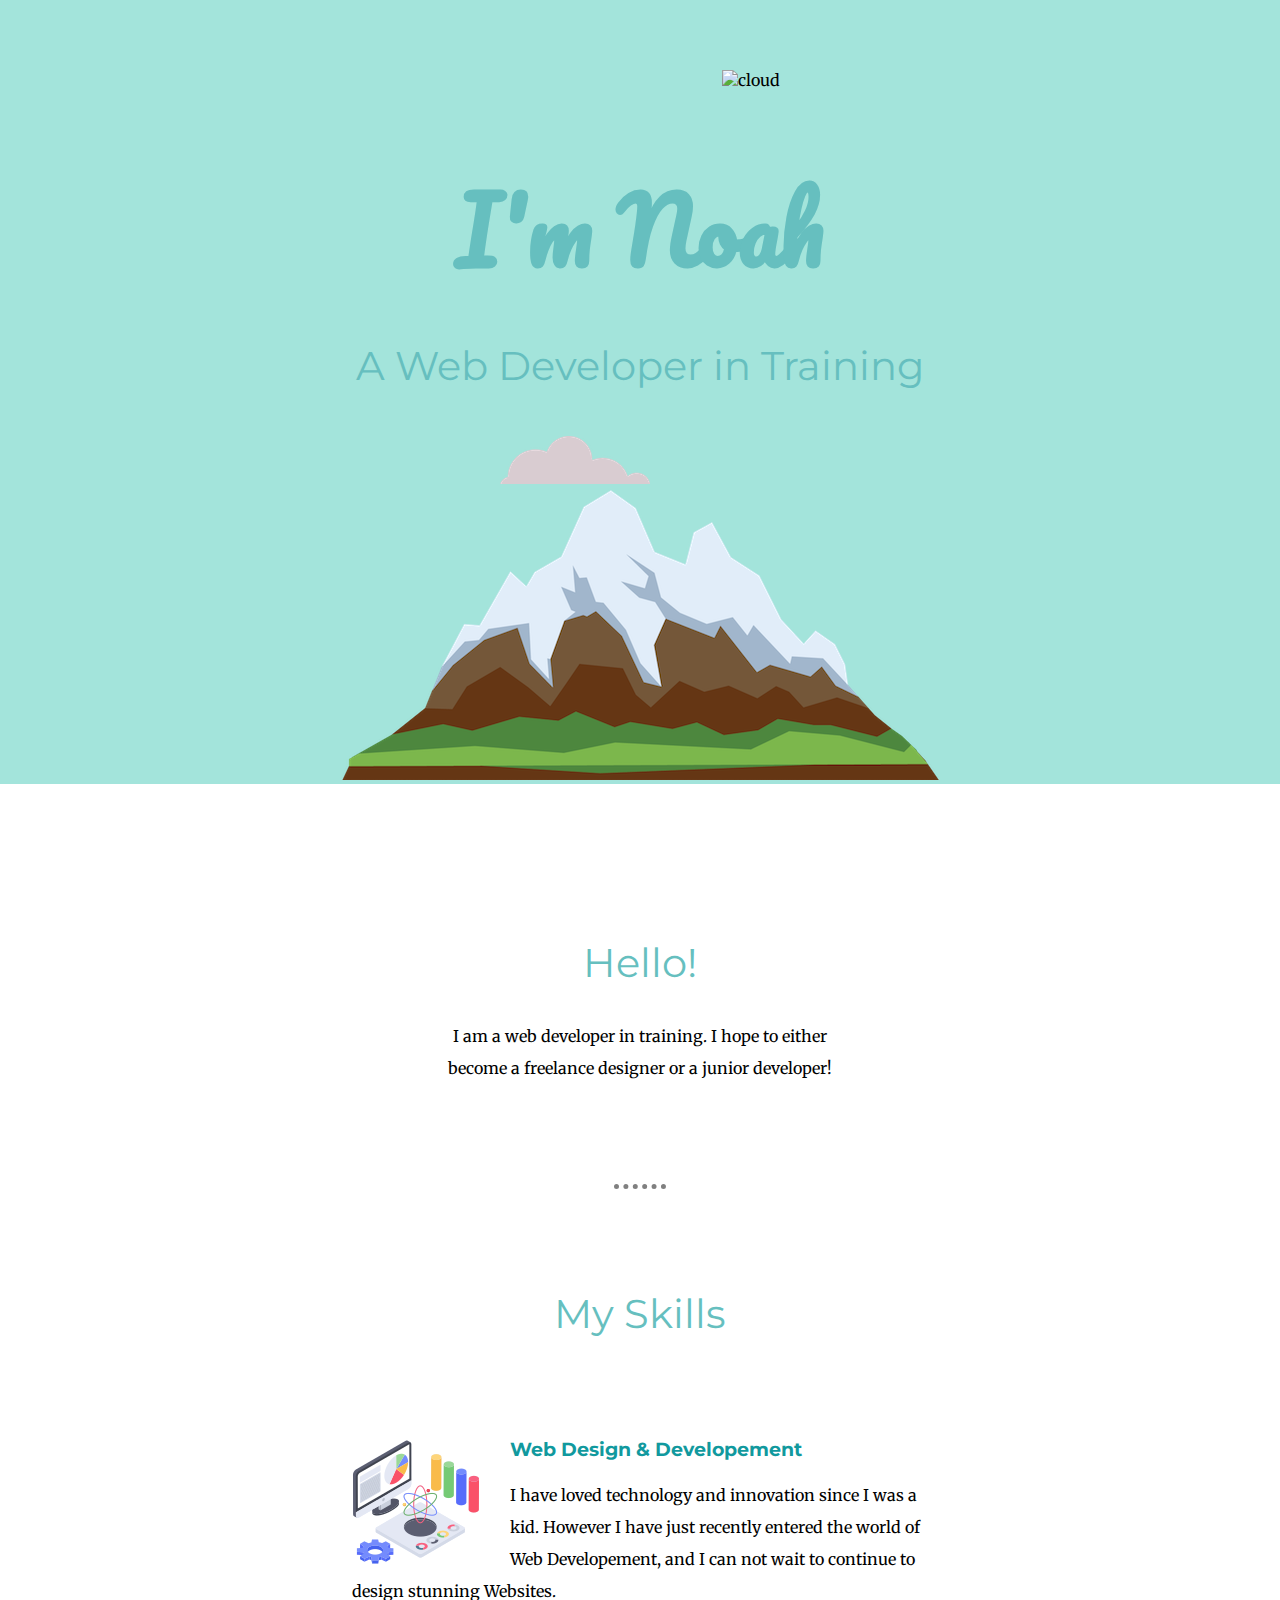
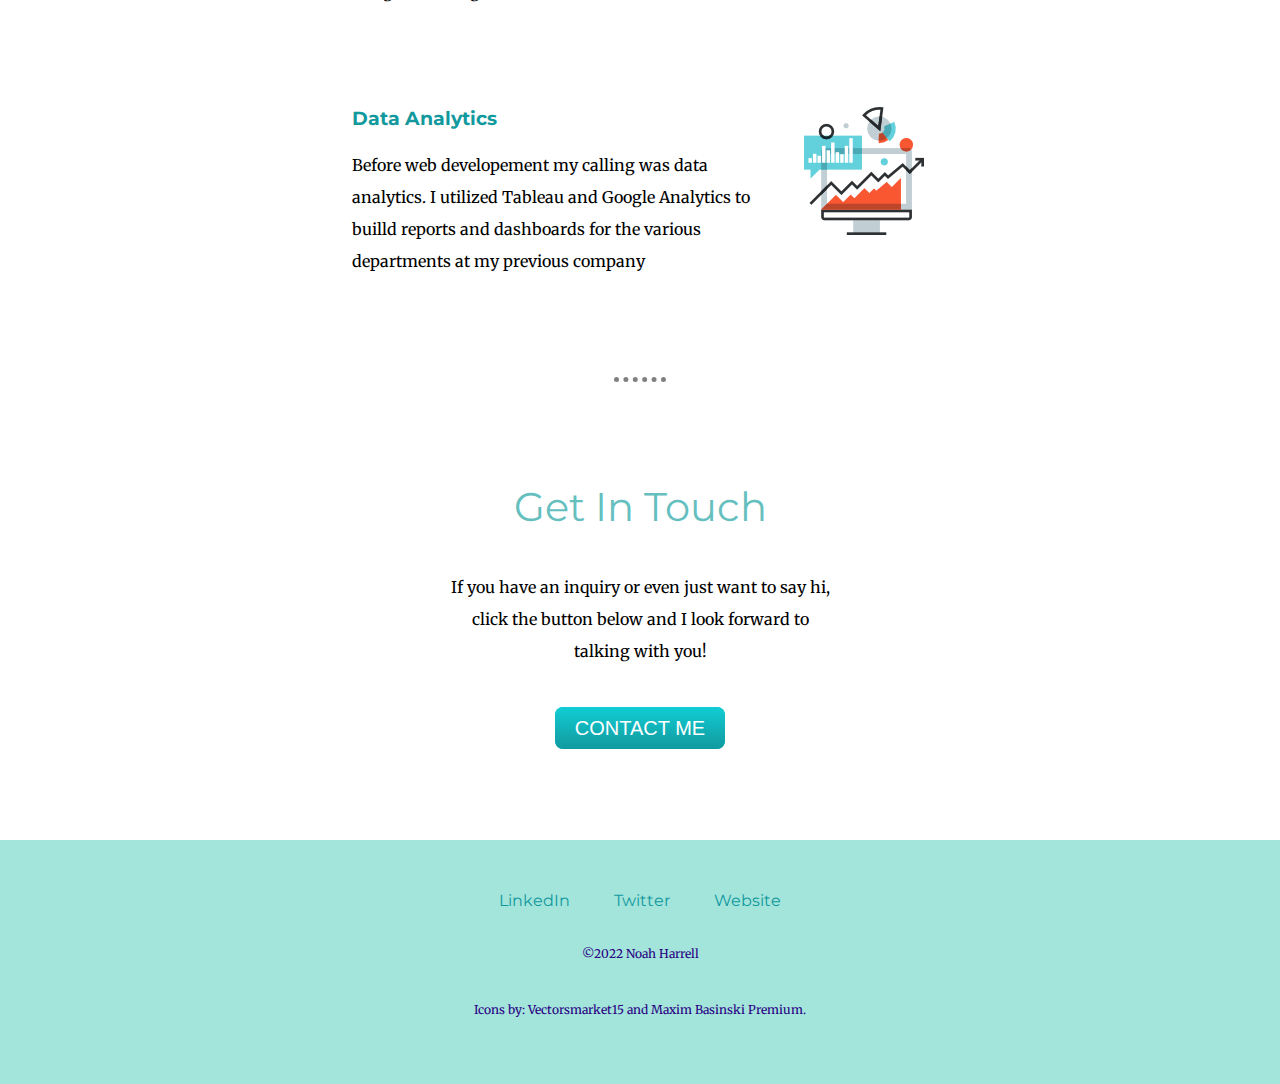
==== index.html @ fd2181ad "Added the correct web files" ====
<!DOCTYPE html>
<html lang="en" dir="ltr">

<head>
  <meta charset="utf-8">
  <title>Noah Harrell Web Developer in Training</title>
  <link rel="stylesheet" href="css/styles.css">
  <link rel="icon" href="favicon.ico">
  <link rel="preconnect" href="https://fonts.googleapis.com">
  <link rel="preconnect" href="https://fonts.gstatic.com" crossorigin>
  <link href="https://fonts.googleapis.com/css2?family=Pacifico&family=Merriweather&family=Montserrat&family=Sacramento&display=swap" rel="stylesheet">
</head>

<body>

  <div class="top-container">
    <img class="top-cloud" src="images/cloud.png" alt="cloud">
    <h1>I'm Noah</h1>
    <h2>A Web Developer in Training</h2>
    <img class="bottom-cloud" src="Images/cloud.png" alt="cloud">
    <img src="Images/mountain.png" alt="mountain">
  </div>

  <div class="middle-container">
    <div class="profile">
      <img src="" alt="">
      <h2>Hello!</h2>
      <p class="intro">I am a web developer in training. I hope to either become a freelance designer or a junior developer!</p>
    </div>
    <hr>
    <div class="skills">
      <h2>My Skills</h2>
      <div class="skill-row">
        <img class="data-science-img" src="Images/data-science.png" alt="computer">
        <h3>Web Design & Developement</h3>
        <p>I have loved technology and innovation since I was a kid. However I have just recently entered the world of Web Developement, and I can not wait to continue to design stunning Websites.</p>
      </div>
      <div class="skill-row">
        <img class="analytics-img" src="Images/analytics.png" alt="data-analytics">
        <h3>Data Analytics</h3>
        <p>Before web developement my calling was data analytics. I utilized Tableau and Google Analytics to builld reports and dashboards for the various departments at my previous company</p>
      </div>
    </div>
    <hr>
    <div class="contact-me">
      <h2>Get In Touch</h2>
      <p class="contact-text-below">If you have an inquiry or even just want to say hi, click the button below and I look forward to talking with you!</p>
      <a class="btn" href="mailto:nharrell586@gmail.com">CONTACT ME</a>
    </div>
  </div>


  <div class="bottom-container">
    <a class="footer-link" href="https://www.linkedin.com/">LinkedIn</a>
    <a class="footer-link" href="https://twitter.com/">Twitter</a>
    <a class="footer-link" href="https://www.appbrewery.co/">Website</a>
    <p class="copyright"> ©2022 Noah Harrell</p>
    <p class="copyright">Icons by: Vectorsmarket15 and Maxim Basinski Premium.</p>
  </div>


</body>

</html>
---- css/styles.css ----
body {
  margin: 0;
  text-align: center;
  font-family: 'Merriweather', serif;
}

h1 {
  margin: 50px auto 0 auto;
  font-family: 'Pacifico', serif;
  font-size: 5.625rem;
  color: #66BFBF;
}

h2 {
  font-family: 'Montserrat', sans-sans-serif;
  font-size: 2.5rem;
  font-weight: normal;
  color: #66BFBF;
}

h3 {
  font-family: 'Montserrat', sans-sans-serif;
  color: #11999E;
}

a {
  color: #11999E;
}

hr {
  border-color: grey;
  border-style: dotted none none;
  border-width: 5px;
  width: 4%;
  margin-top: 100px;
  margin-bottom: 100px;
}

p {
  line-height: 2;
}

.skill-row {
  width: 45%;
  margin: 100px auto 100px auto;
  text-align: left;
}

.top-container {
  background-color: #A3E4DB;
  position: relative;
  padding-top: 100px;
}

.middle-container {
  margin: 100px 0;
}

.bottom-container {
  background-color: #A3E4DB;
  position: relative;
  padding-top: 50px;
  padding-bottom: 50px;
}

.top-cloud {
  position: absolute;
  right: 500px;
  top: 70px;
}

.bottom-cloud {
  position: absolute;
  left: 500px;
  bottom: 300px;
}

.data-science-img {
  float: left;
  padding-right: 30px;
}

.analytics-img {
  float: right;
  padding-left: 30px;
}

.contact-me {
  margin-bottom: 100px;
}

.footer-link {
  padding-right: 20px;
  padding-left: 20px;
  margin-bottom: 20px;
  font-family: 'Montserrat', serif;
  text-decoration: none;
}

.footer-link:hover {
  color: white;
}

.copyright {
  color: #270082;
  font-size: 0.75rem;
  padding-top: 20px;
}

.contact-text-below {
  width: 30%;
  margin: 40px auto 50px;
}

.intro  {
  width: 30%;
  margin: auto;
}

.btn {
  background: #11cdd4;
  background-image: -webkit-linear-gradient(top, #11cdd4, #11999e);
  background-image: -moz-linear-gradient(top, #11cdd4, #11999e);
  background-image: -ms-linear-gradient(top, #11cdd4, #11999e);
  background-image: -o-linear-gradient(top, #11cdd4, #11999e);
  background-image: linear-gradient(to bottom, #11cdd4, #11999e);
  -webkit-border-radius: 8;
  -moz-border-radius: 8;
  border-radius: 8px;
  font-family: Arial;
  color: #ffffff;
  font-size: 20px;
  padding: 10px 20px 10px 20px;
  text-decoration: none;
}

.btn:hover {
  background: #303ecb;
  background-image: -webkit-linear-gradient(top, #303ecb, #2bc4ad);
  background-image: -moz-linear-gradient(top, #303ecb, #2bc4ad);
  background-image: -ms-linear-gradient(top, #303ecb, #2bc4ad);
  background-image: -o-linear-gradient(top, #303ecb, #2bc4ad);
  background-image: linear-gradient(to bottom, #303ecb, #2bc4ad);
  text-decoration: none;
}
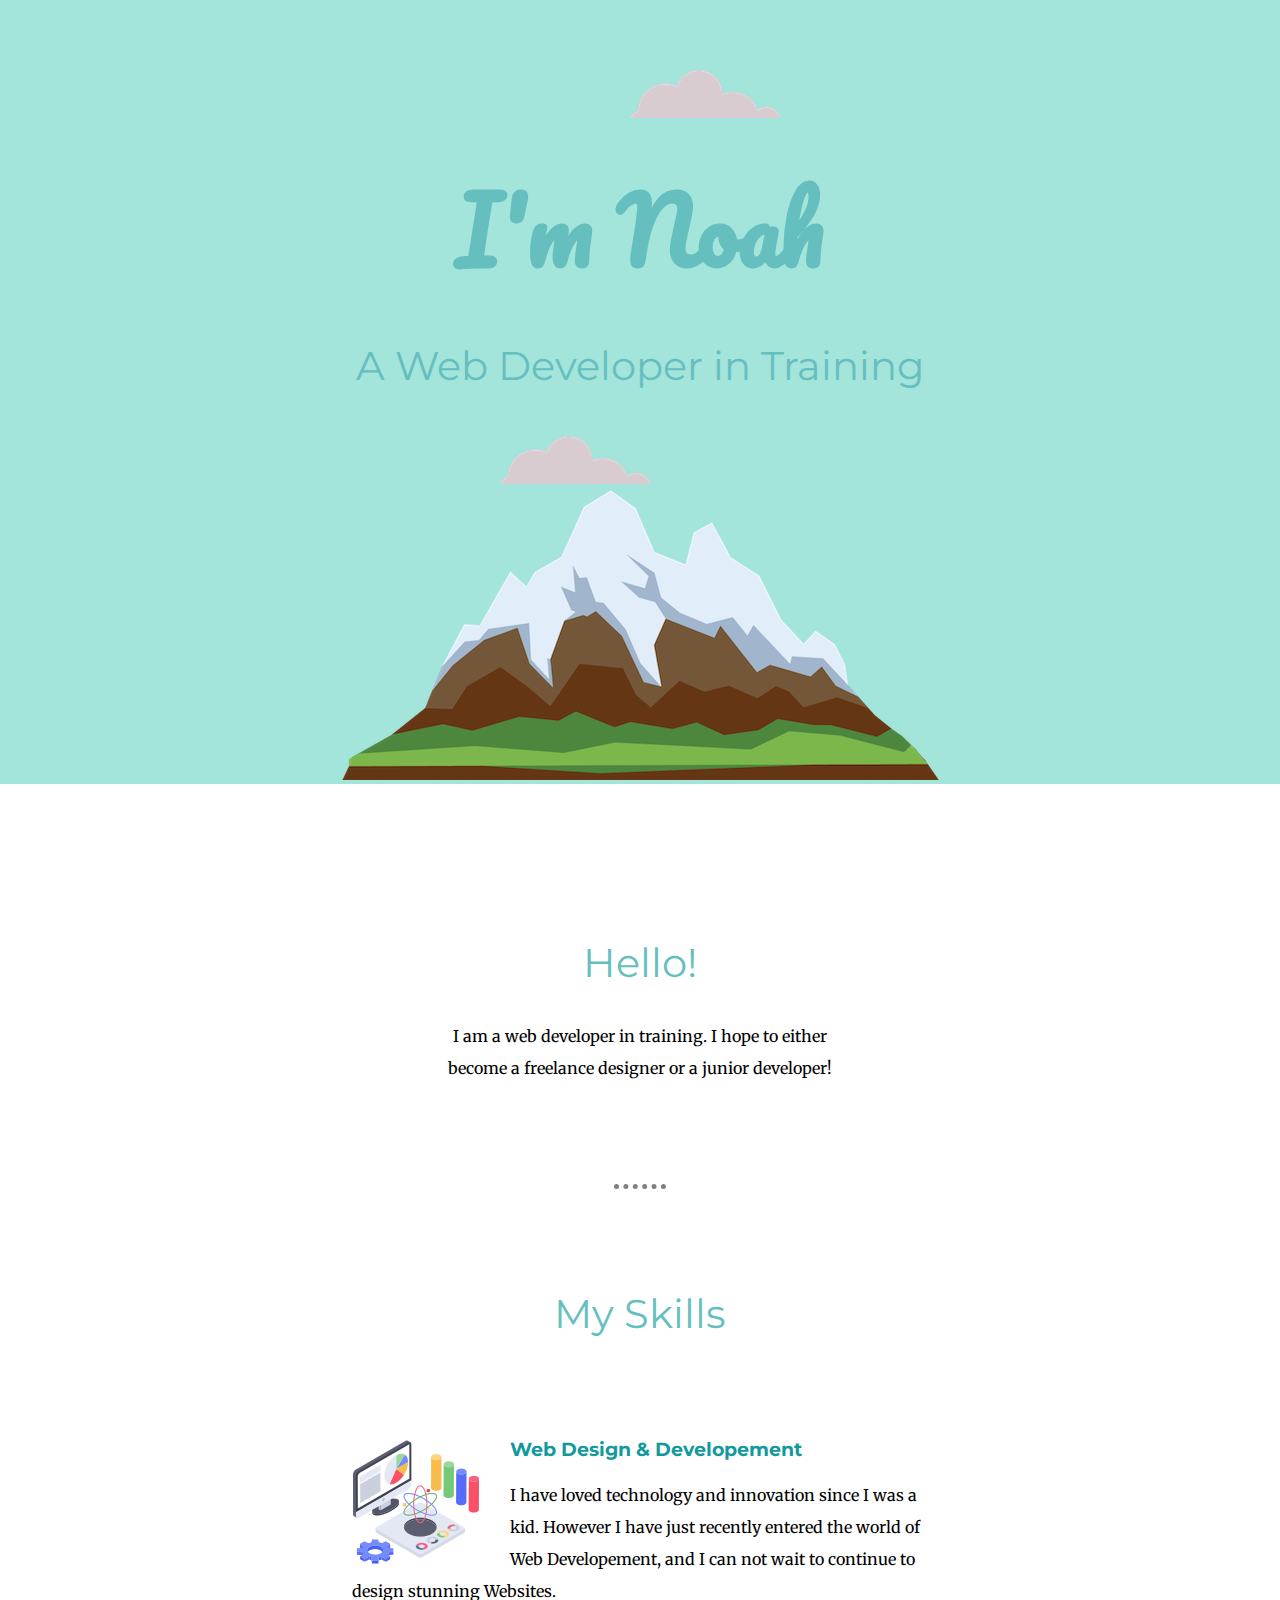
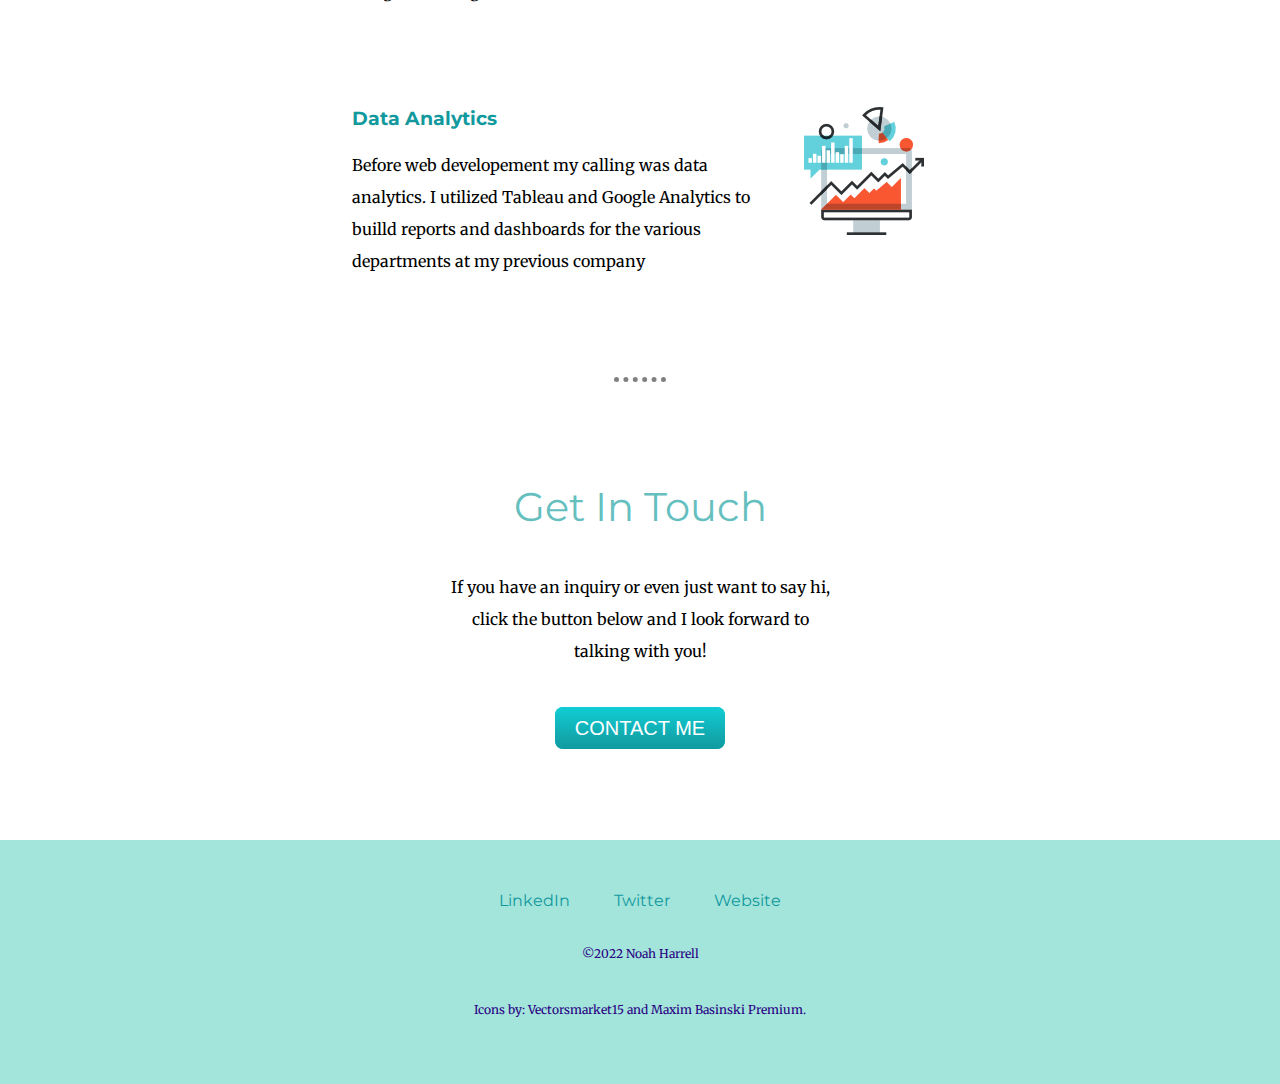
==== commit 46a6f462: "Capitalized the "i" in the cloud.png file path" ====
--- a/index.html
+++ b/index.html
@@ -14,7 +14,7 @@
 <body>
 
   <div class="top-container">
-    <img class="top-cloud" src="images/cloud.png" alt="cloud">
+    <img class="top-cloud" src="Images/cloud.png" alt="cloud">
     <h1>I'm Noah</h1>
     <h2>A Web Developer in Training</h2>
     <img class="bottom-cloud" src="Images/cloud.png" alt="cloud">
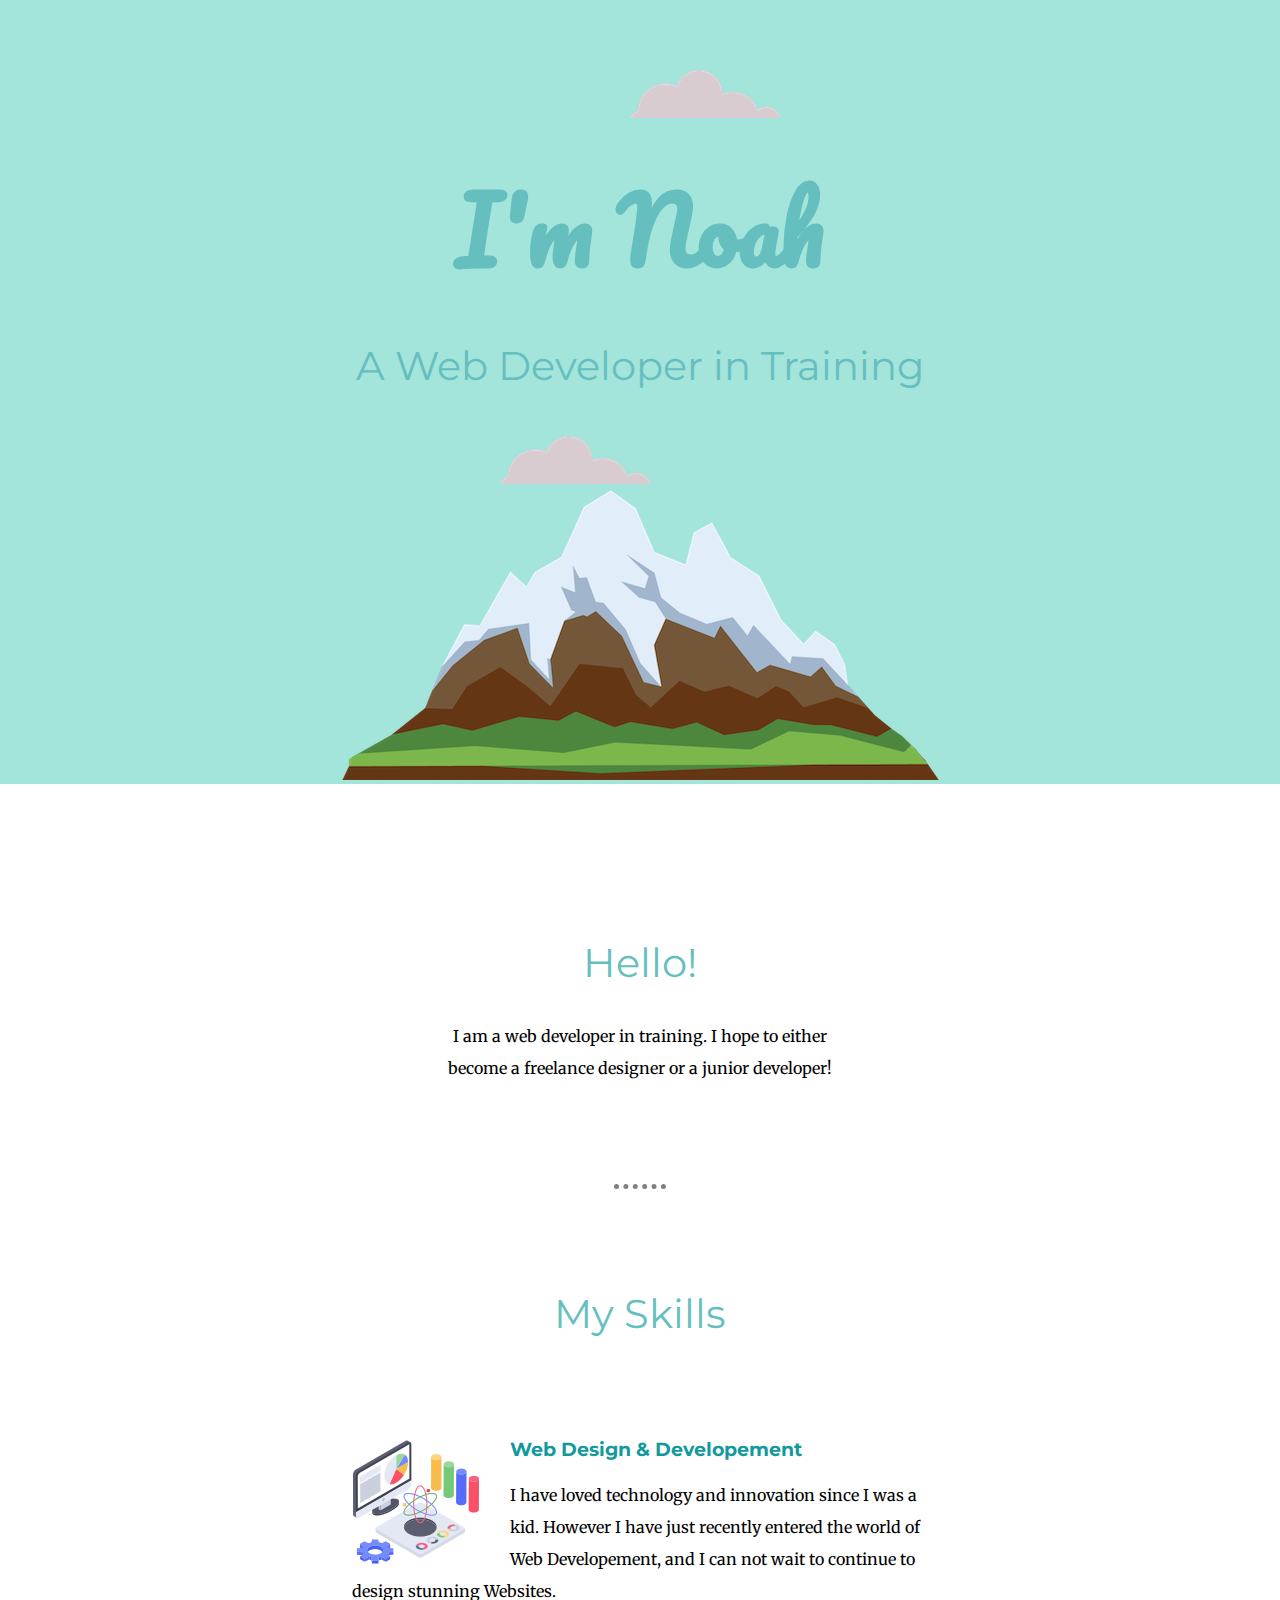
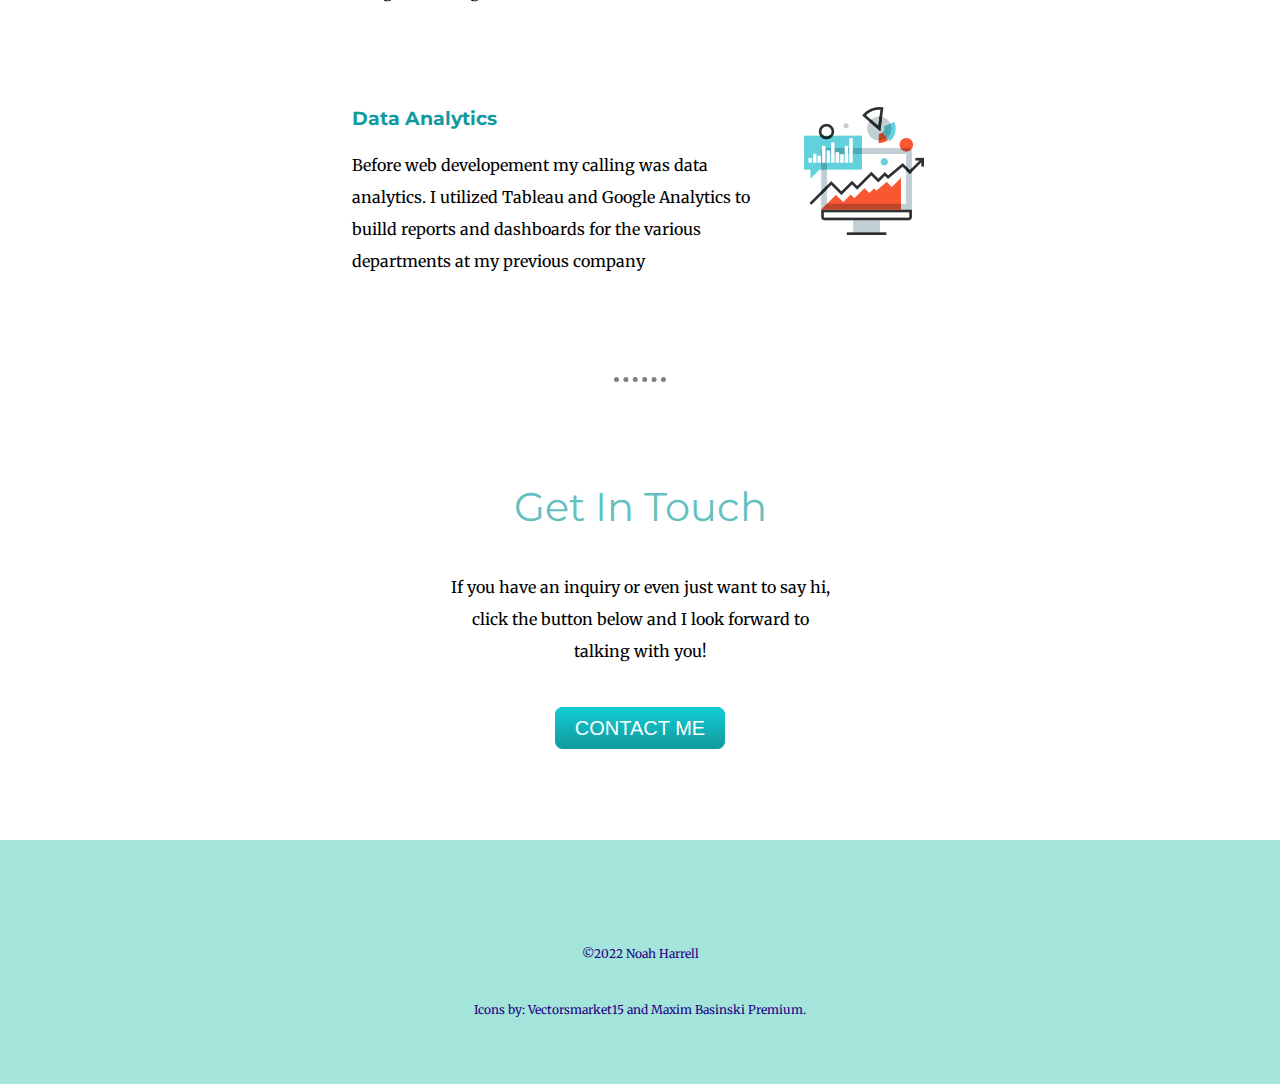
==== commit 14e85ea0: "Changed social links" ====
--- a/index.html
+++ b/index.html
@@ -9,6 +9,7 @@
   <link rel="preconnect" href="https://fonts.googleapis.com">
   <link rel="preconnect" href="https://fonts.gstatic.com" crossorigin>
   <link href="https://fonts.googleapis.com/css2?family=Pacifico&family=Merriweather&family=Montserrat&family=Sacramento&display=swap" rel="stylesheet">
+  <script src="https://use.fontawesome.com/releases/v6.1.1/js/all.js"></script>
 </head>
 
 <body>
@@ -51,9 +52,9 @@
 
 
   <div class="bottom-container">
-    <a class="footer-link" href="https://www.linkedin.com/">LinkedIn</a>
-    <a class="footer-link" href="https://twitter.com/">Twitter</a>
-    <a class="footer-link" href="https://www.appbrewery.co/">Website</a>
+    <a class="footer-link" href="https://www.linkedin.com/"><i class="fa-brands fa-linkedin-in"></i></a>
+    <a class="footer-link" href="https://twitter.com/"><i class="fa-brands fa-twitter"></i></a>
+    <a class="footer-link" href="https://instagram.com/"><i class="fa-brands fa-instagram"></i></a>
     <p class="copyright"> ©2022 Noah Harrell</p>
     <p class="copyright">Icons by: Vectorsmarket15 and Maxim Basinski Premium.</p>
   </div>
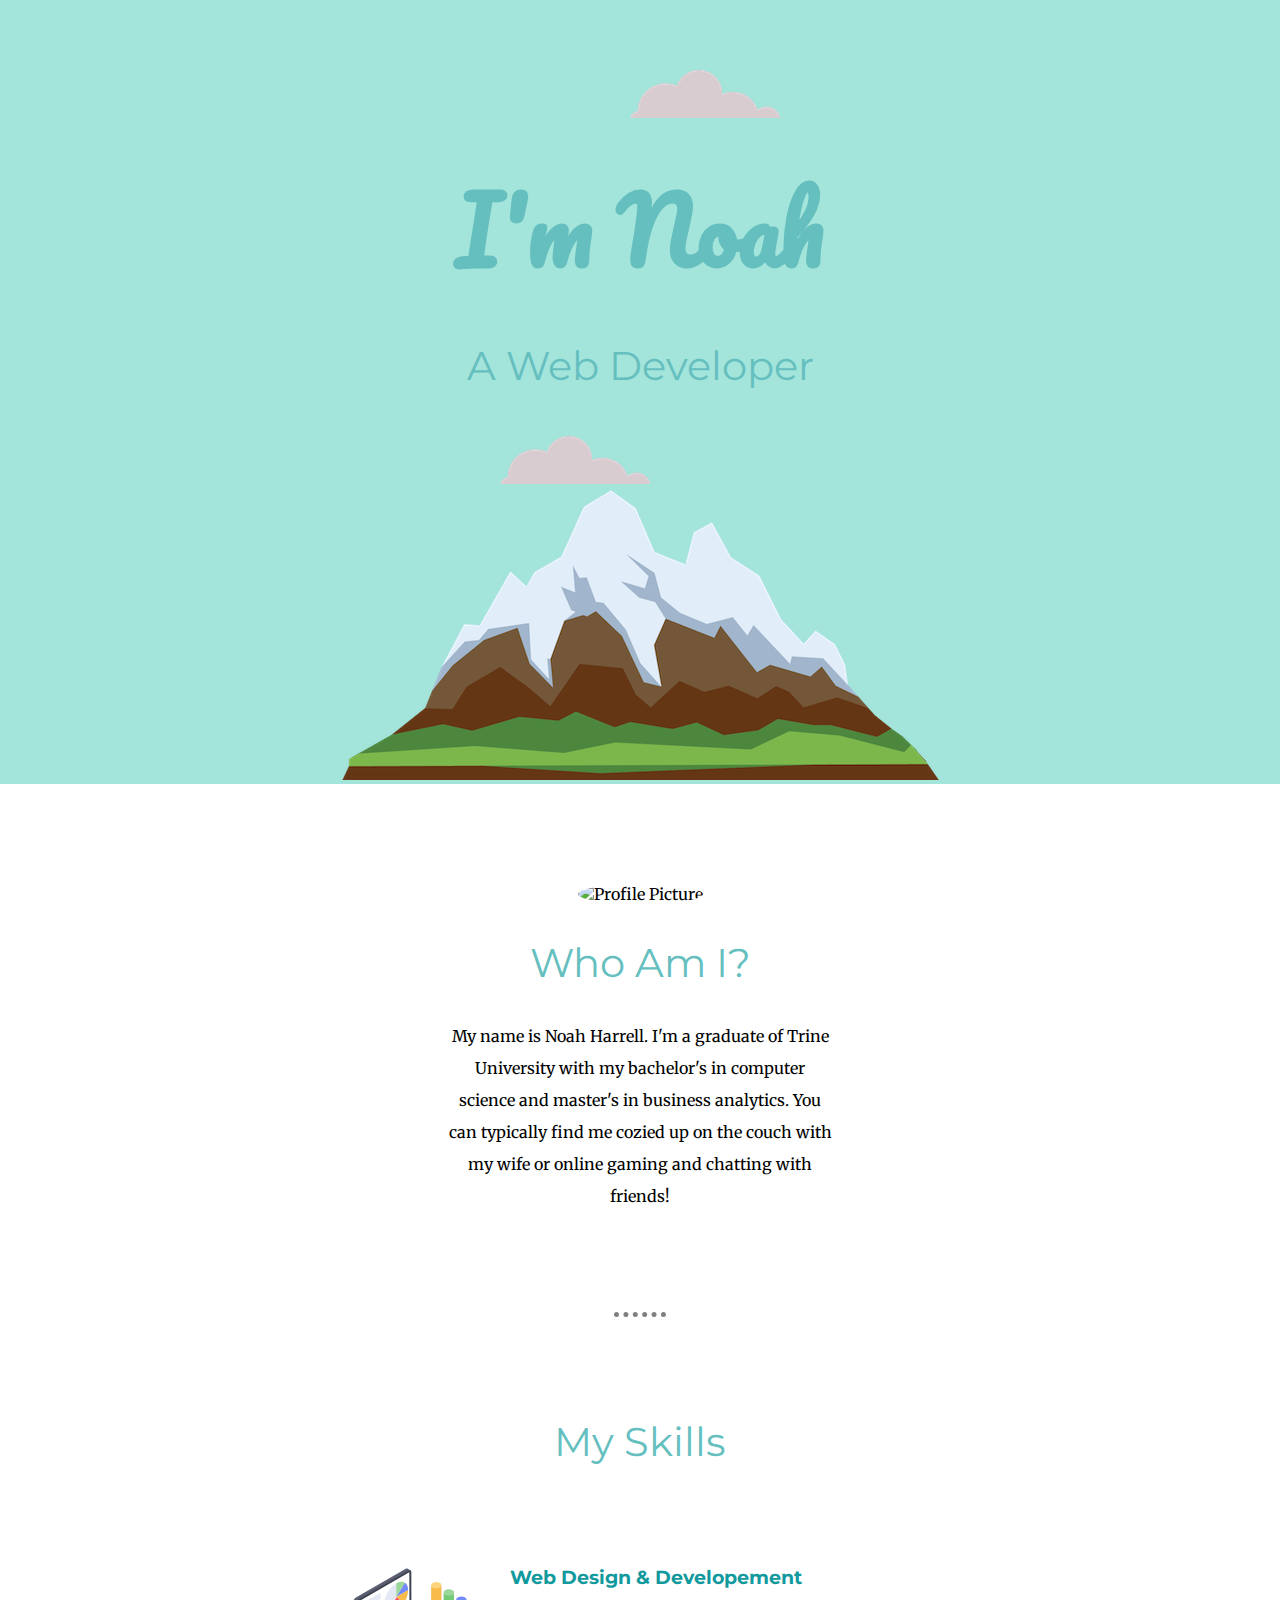
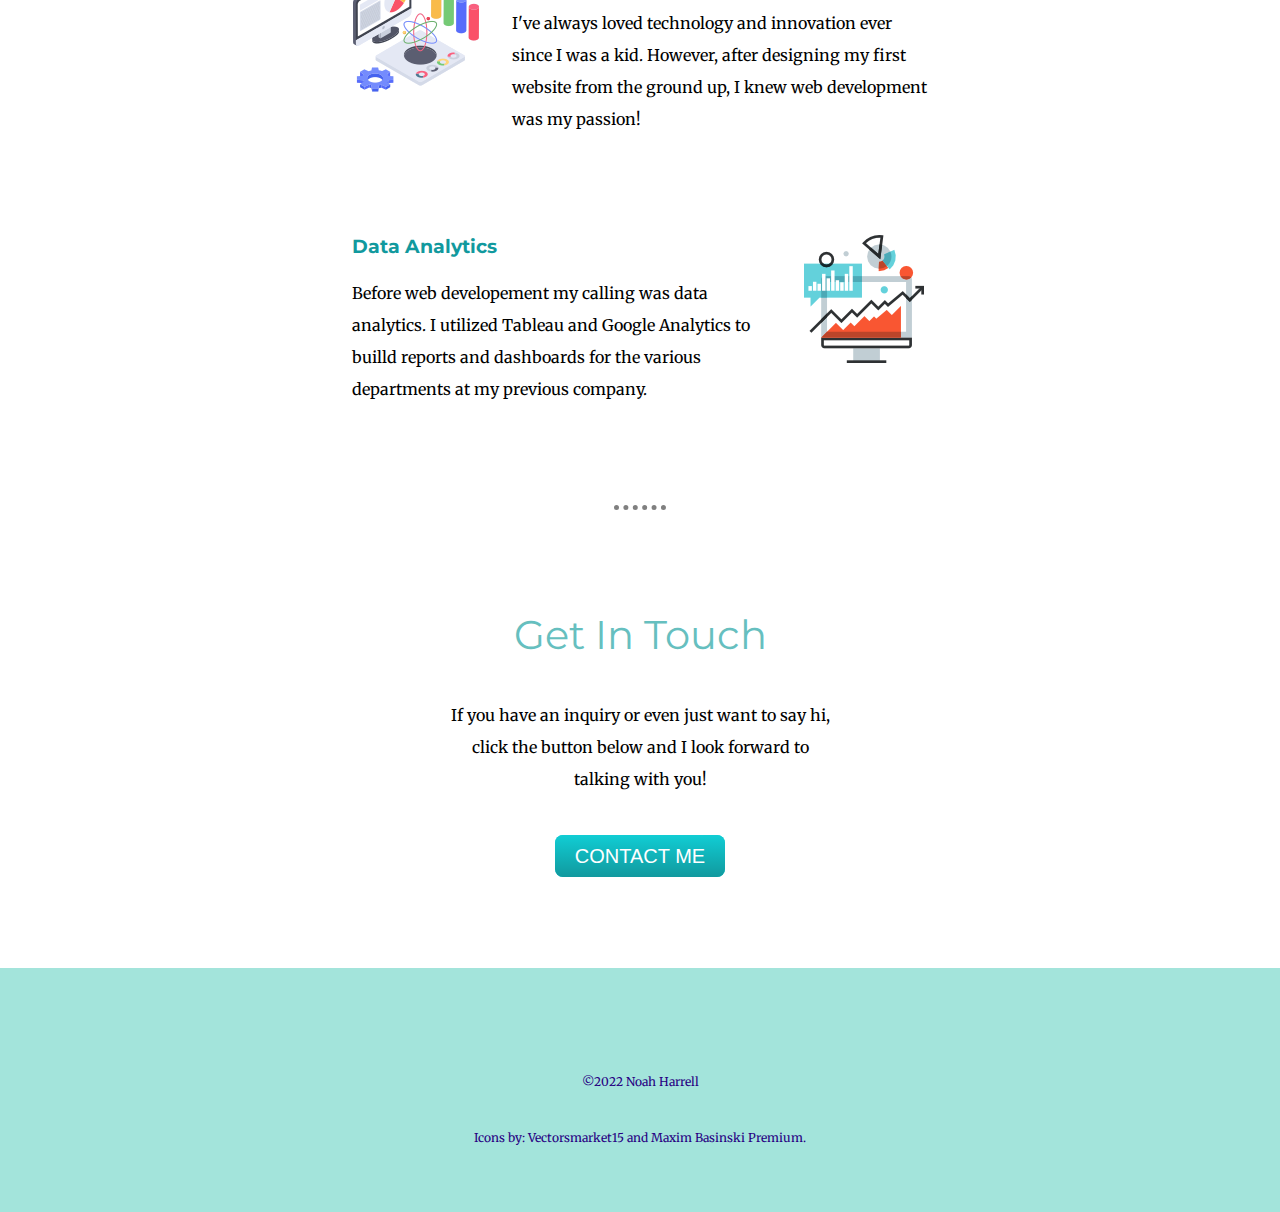
==== commit cc20cd33: "Update index.html" ====
--- a/index.html
+++ b/index.html
@@ -17,16 +17,16 @@
   <div class="top-container">
     <img class="top-cloud" src="Images/cloud.png" alt="cloud">
     <h1>I'm Noah</h1>
-    <h2>A Web Developer in Training</h2>
+    <h2>A Web Developer</h2>
     <img class="bottom-cloud" src="Images/cloud.png" alt="cloud">
     <img src="Images/mountain.png" alt="mountain">
   </div>
 
   <div class="middle-container">
     <div class="profile">
-      <img src="" alt="">
-      <h2>Hello!</h2>
-      <p class="intro">I am a web developer in training. I hope to either become a freelance designer or a junior developer!</p>
+      <img class="profile-pic" src="Images/ProfilePic.jfif" alt="Profile Picture">
+      <h2>Who Am I?</h2>
+      <p class="intro">My name is Noah Harrell. I'm a graduate of Trine University with my bachelor's in computer science and master's in business analytics. You can typically find me cozied up on the couch with my wife or online gaming and chatting with friends!</p>
     </div>
     <hr>
     <div class="skills">
@@ -34,12 +34,12 @@
       <div class="skill-row">
         <img class="data-science-img" src="Images/data-science.png" alt="computer">
         <h3>Web Design & Developement</h3>
-        <p>I have loved technology and innovation since I was a kid. However I have just recently entered the world of Web Developement, and I can not wait to continue to design stunning Websites.</p>
+        <p class="data-sciience-txt">I've always loved technology and innovation ever since I was a kid. However, after designing my first website from the ground up, I knew web development was my passion!</p>
       </div>
       <div class="skill-row">
         <img class="analytics-img" src="Images/analytics.png" alt="data-analytics">
         <h3>Data Analytics</h3>
-        <p>Before web developement my calling was data analytics. I utilized Tableau and Google Analytics to builld reports and dashboards for the various departments at my previous company</p>
+        <p>Before web developement my calling was data analytics. I utilized Tableau and Google Analytics to builld reports and dashboards for the various departments at my previous company.</p>
       </div>
     </div>
     <hr>
@@ -52,9 +52,9 @@
 
 
   <div class="bottom-container">
-    <a class="footer-link" href="https://www.linkedin.com/"><i class="fa-brands fa-linkedin-in"></i></a>
-    <a class="footer-link" href="https://twitter.com/"><i class="fa-brands fa-twitter"></i></a>
-    <a class="footer-link" href="https://instagram.com/"><i class="fa-brands fa-instagram"></i></a>
+    <a class="footer-link" href="https://www.linkedin.com/in/noah-harrell-74ab191a2/"><i class="fa-brands fa-linkedin-in"></i></a>
+    <a class="footer-link" href="https://www.facebook.com/noah.harrell.100"><i class="fa-brands fa-facebook"></i></a>
+    <a class="footer-link" href="https://www.instagram.com/harrell_noah72/"><i class="fa-brands fa-instagram"></i></a>
     <p class="copyright"> ©2022 Noah Harrell</p>
     <p class="copyright">Icons by: Vectorsmarket15 and Maxim Basinski Premium.</p>
   </div>
--- a/css/styles.css
+++ b/css/styles.css
@@ -44,6 +44,16 @@
   width: 45%;
   margin: 100px auto 100px auto;
   text-align: left;
+}
+
+.data-sciience-txt{
+  padding-left: 160px;
+}
+
+.profile-pic {
+  height: 250px;
+  width: 250px;
+  border-radius: 50%;
 }
 
 .top-container {
